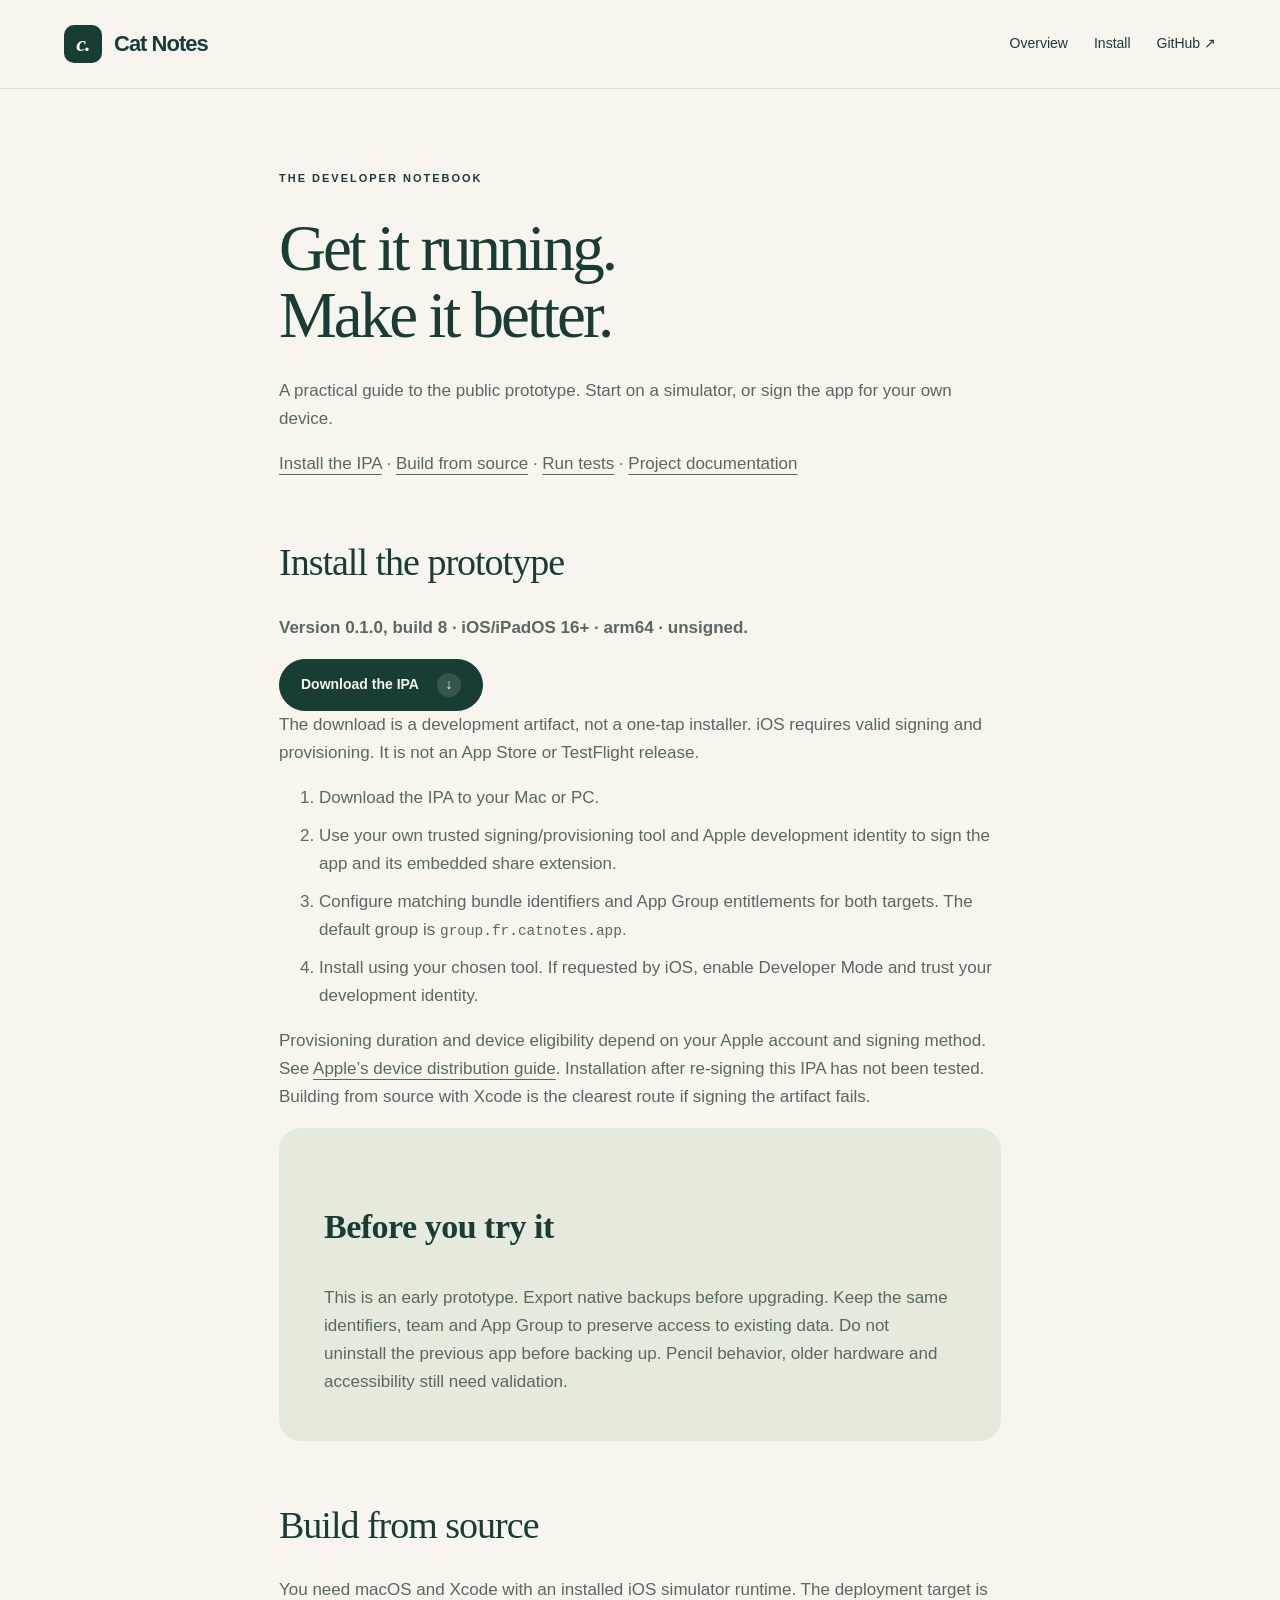
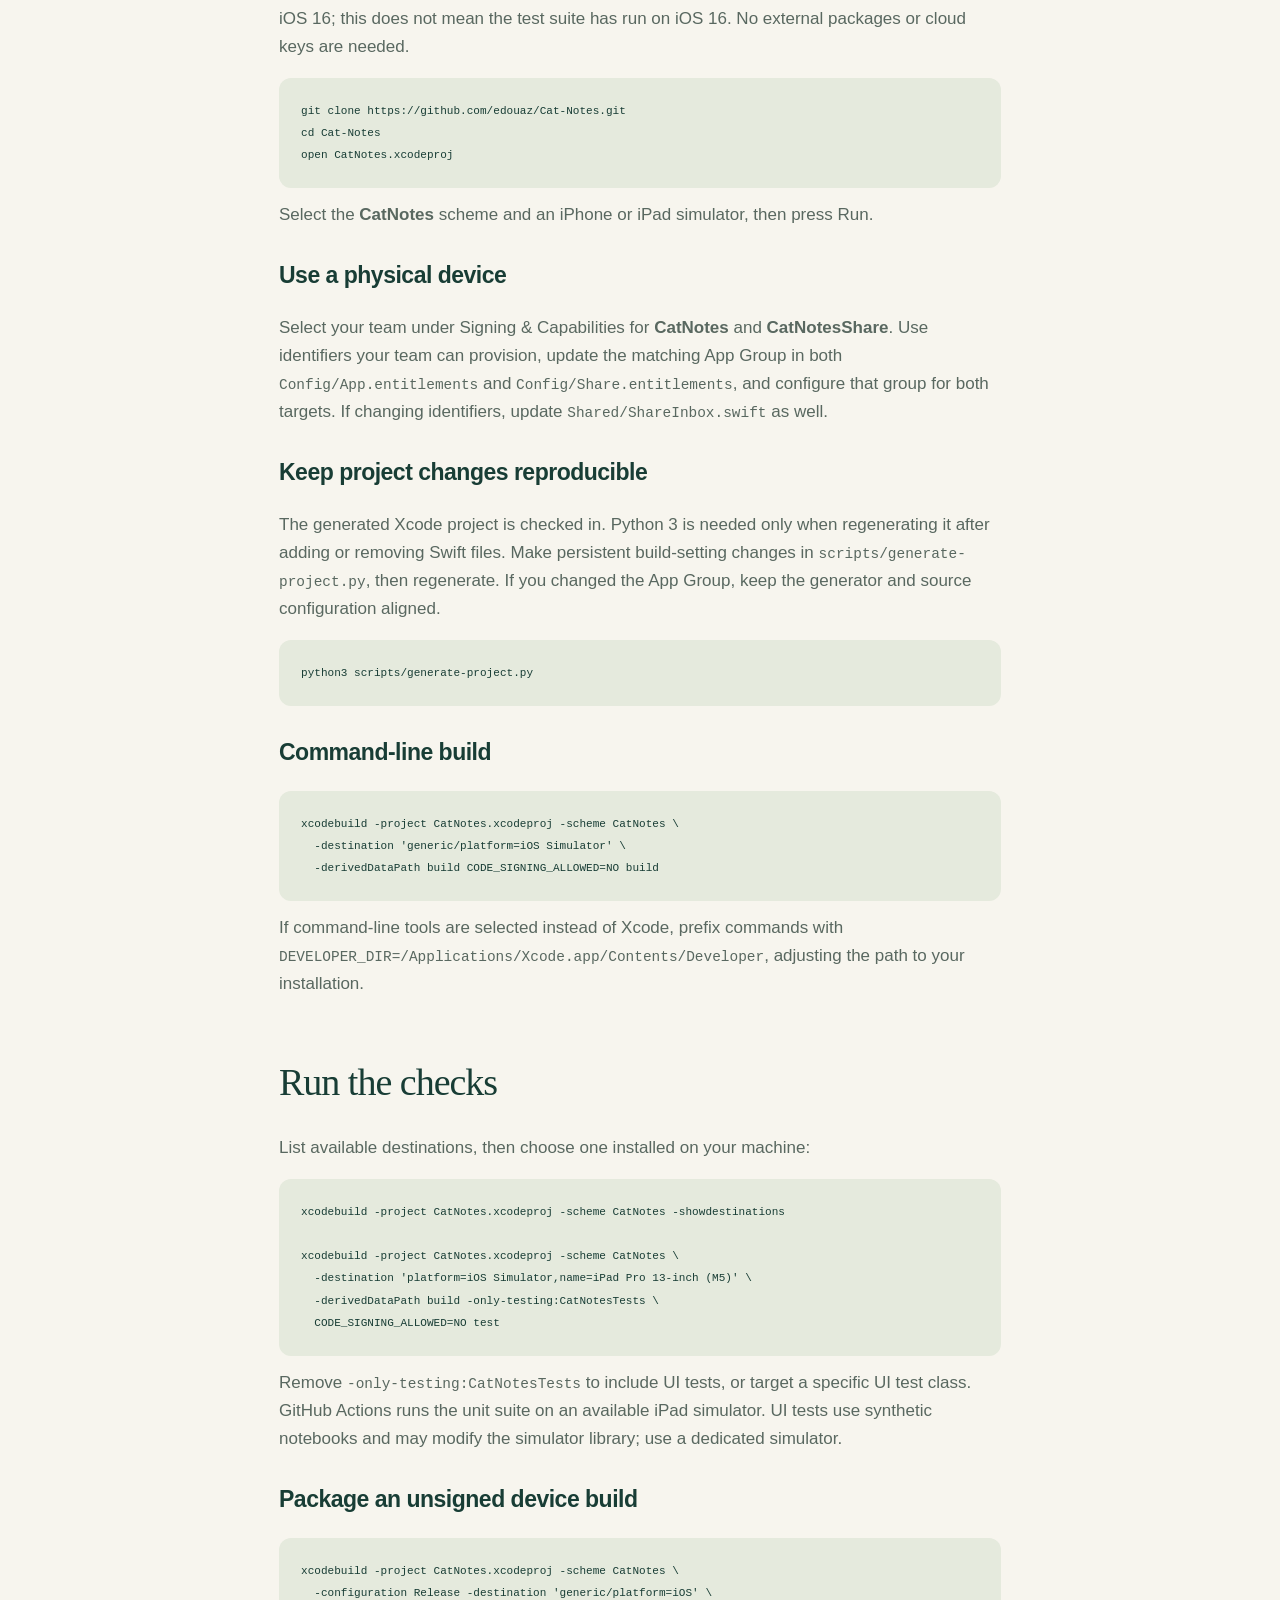
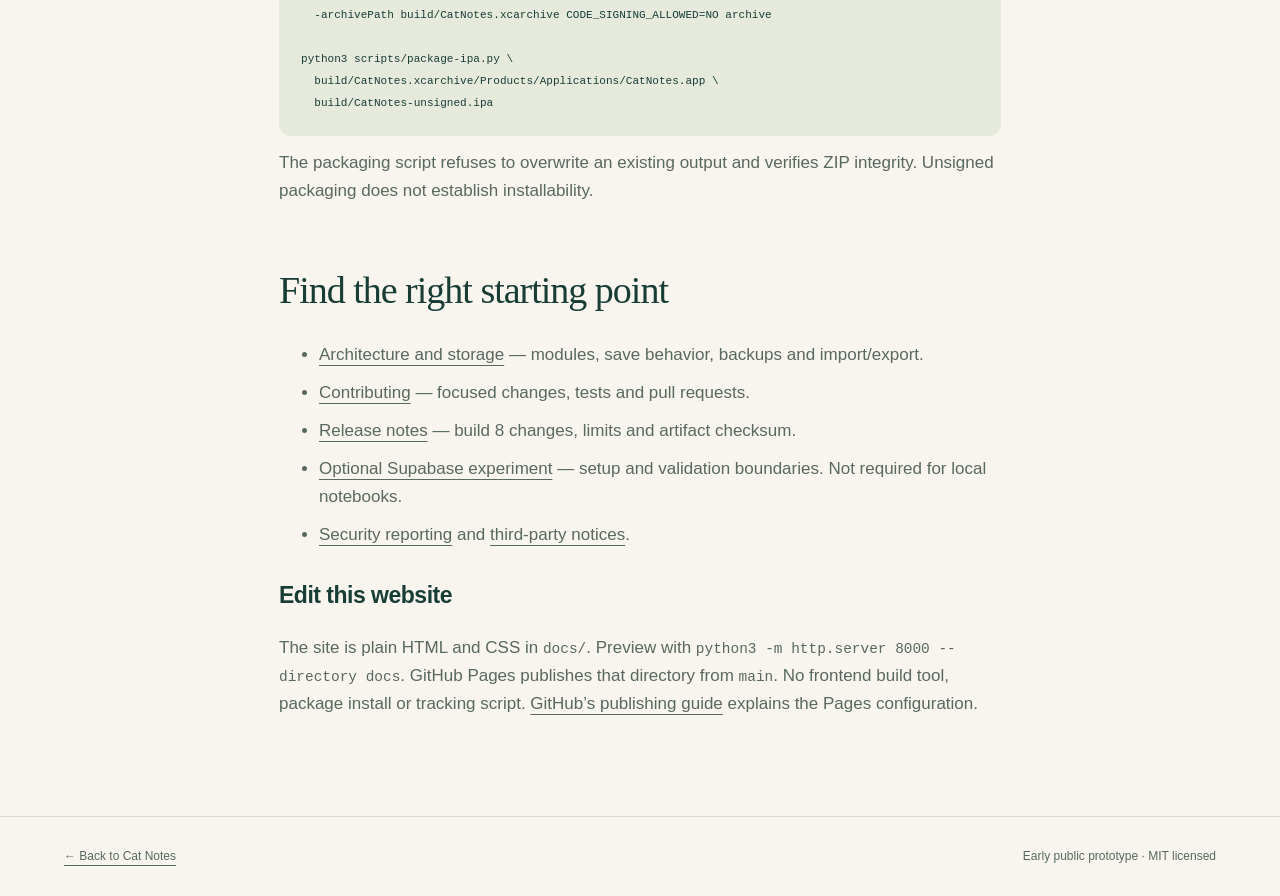
==== docs/develop.html @ e5a5f3bd "Publish Cat Notes prototype with developer guide and GitHub Pages" ====
<!doctype html>
<html lang="en"><head><meta charset="utf-8"><meta name="viewport" content="width=device-width,initial-scale=1"><title>Install & develop — Cat Notes</title><meta name="description" content="Install the Cat Notes prototype, run it from source, and contribute. Signing requirements, build commands and project documentation."><link rel="stylesheet" href="style.css"><link rel="icon" href="favicon.svg" type="image/svg+xml"></head><body><a class="skip" href="#main">Skip to content</a><header><a class="brand" href="./"><span class="mark" aria-hidden="true">c.</span>Cat Notes</a><nav aria-label="Main navigation"><a href="./">Overview</a><a href="#install">Install</a><a href="https://github.com/edouaz/Cat-Notes">GitHub ↗</a></nav></header>
<main id="main" class="article"><span class="eyebrow">The developer notebook</span><h1>Get it running.<br>Make it better.</h1><p>A practical guide to the public prototype. Start on a simulator, or sign the app for your own device.</p><p><a href="#install">Install the IPA</a> · <a href="#development">Build from source</a> · <a href="#tests">Run tests</a> · <a href="#docs">Project documentation</a></p>
<section id="install"><h2>Install the prototype</h2><p><strong>Version 0.1.0, build 8 · iOS/iPadOS 16+ · arm64 · unsigned.</strong></p><a class="button primary" href="https://github.com/edouaz/Cat-Notes/releases/download/v0.1.0-prototype.8/CatNotes-ios16-build8-unsigned.ipa">Download the IPA <span aria-hidden="true">↓</span></a><p>The download is a development artifact, not a one-tap installer. iOS requires valid signing and provisioning. It is not an App Store or TestFlight release.</p><ol><li>Download the IPA to your Mac or PC.</li><li>Use your own trusted signing/provisioning tool and Apple development identity to sign the app and its embedded share extension.</li><li>Configure matching bundle identifiers and App Group entitlements for both targets. The default group is <code>group.fr.catnotes.app</code>.</li><li>Install using your chosen tool. If requested by iOS, enable Developer Mode and trust your development identity.</li></ol><p>Provisioning duration and device eligibility depend on your Apple account and signing method. See <a href="https://developer.apple.com/documentation/xcode/distributing-your-app-to-registered-devices">Apple’s device distribution guide</a>. Installation after re-signing this IPA has not been tested. Building from source with Xcode is the clearest route if signing the artifact fails.</p><div class="callout"><h3>Before you try it</h3><p>This is an early prototype. Export native backups before upgrading. Keep the same identifiers, team and App Group to preserve access to existing data. Do not uninstall the previous app before backing up. Pencil behavior, older hardware and accessibility still need validation.</p></div></section>
<section id="development"><h2>Build from source</h2><p>You need macOS and Xcode with an installed iOS simulator runtime. The deployment target is iOS 16; this does not mean the test suite has run on iOS 16. No external packages or cloud keys are needed.</p><pre><code>git clone https://github.com/edouaz/Cat-Notes.git
cd Cat-Notes
open CatNotes.xcodeproj</code></pre><p>Select the <strong>CatNotes</strong> scheme and an iPhone or iPad simulator, then press Run.</p><h3>Use a physical device</h3><p>Select your team under Signing & Capabilities for <strong>CatNotes</strong> and <strong>CatNotesShare</strong>. Use identifiers your team can provision, update the matching App Group in both <code>Config/App.entitlements</code> and <code>Config/Share.entitlements</code>, and configure that group for both targets. If changing identifiers, update <code>Shared/ShareInbox.swift</code> as well.</p><h3>Keep project changes reproducible</h3><p>The generated Xcode project is checked in. Python 3 is needed only when regenerating it after adding or removing Swift files. Make persistent build-setting changes in <code>scripts/generate-project.py</code>, then regenerate. If you changed the App Group, keep the generator and source configuration aligned.</p><pre><code>python3 scripts/generate-project.py</code></pre><h3>Command-line build</h3><pre><code>xcodebuild -project CatNotes.xcodeproj -scheme CatNotes \
  -destination 'generic/platform=iOS Simulator' \
  -derivedDataPath build CODE_SIGNING_ALLOWED=NO build</code></pre><p>If command-line tools are selected instead of Xcode, prefix commands with <code>DEVELOPER_DIR=/Applications/Xcode.app/Contents/Developer</code>, adjusting the path to your installation.</p></section>
<section id="tests"><h2>Run the checks</h2><p>List available destinations, then choose one installed on your machine:</p><pre><code>xcodebuild -project CatNotes.xcodeproj -scheme CatNotes -showdestinations

xcodebuild -project CatNotes.xcodeproj -scheme CatNotes \
  -destination 'platform=iOS Simulator,name=iPad Pro 13-inch (M5)' \
  -derivedDataPath build -only-testing:CatNotesTests \
  CODE_SIGNING_ALLOWED=NO test</code></pre><p>Remove <code>-only-testing:CatNotesTests</code> to include UI tests, or target a specific UI test class. GitHub Actions runs the unit suite on an available iPad simulator. UI tests use synthetic notebooks and may modify the simulator library; use a dedicated simulator.</p><h3>Package an unsigned device build</h3><pre><code>xcodebuild -project CatNotes.xcodeproj -scheme CatNotes \
  -configuration Release -destination 'generic/platform=iOS' \
  -archivePath build/CatNotes.xcarchive CODE_SIGNING_ALLOWED=NO archive

python3 scripts/package-ipa.py \
  build/CatNotes.xcarchive/Products/Applications/CatNotes.app \
  build/CatNotes-unsigned.ipa</code></pre><p>The packaging script refuses to overwrite an existing output and verifies ZIP integrity. Unsigned packaging does not establish installability.</p></section>
<section id="docs"><h2>Find the right starting point</h2><ul><li><a href="https://github.com/edouaz/Cat-Notes/blob/main/docs/ARCHITECTURE.md">Architecture and storage</a> — modules, save behavior, backups and import/export.</li><li><a href="https://github.com/edouaz/Cat-Notes/blob/main/CONTRIBUTING.md">Contributing</a> — focused changes, tests and pull requests.</li><li><a href="https://github.com/edouaz/Cat-Notes/blob/main/docs/RELEASE.md">Release notes</a> — build 8 changes, limits and artifact checksum.</li><li><a href="https://github.com/edouaz/Cat-Notes/blob/main/docs/SUPABASE.md">Optional Supabase experiment</a> — setup and validation boundaries. Not required for local notebooks.</li><li><a href="https://github.com/edouaz/Cat-Notes/blob/main/SECURITY.md">Security reporting</a> and <a href="https://github.com/edouaz/Cat-Notes/blob/main/THIRD_PARTY_NOTICES.md">third-party notices</a>.</li></ul><h3>Edit this website</h3><p>The site is plain HTML and CSS in <code>docs/</code>. Preview with <code>python3 -m http.server 8000 --directory docs</code>. GitHub Pages publishes that directory from <code>main</code>. No frontend build tool, package install or tracking script. <a href="https://docs.github.com/en/pages/getting-started-with-github-pages/configuring-a-publishing-source-for-your-github-pages-site">GitHub’s publishing guide</a> explains the Pages configuration.</p></section></main><footer><a href="./">← Back to Cat Notes</a><span>Early public prototype · MIT licensed</span></footer></body></html>
---- docs/style.css ----
:root{--paper:#f7f5ee;--ink:#183d35;--muted:#596860;--line:#d7ddd1;--wash:#e5eadd;--accent:#d9ee98}*{box-sizing:border-box}html{scroll-behavior:smooth}body{margin:0;background:var(--paper);color:var(--ink);font-family:-apple-system,BlinkMacSystemFont,'Segoe UI',sans-serif;font-size:17px;line-height:1.65}a{color:inherit;text-underline-offset:5px}a:focus-visible{outline:3px solid #54752c;outline-offset:6px}header,main,footer{max-width:1280px;margin:auto;padding-inline:5vw}header{display:flex;align-items:center;justify-content:space-between;gap:24px;padding-block:25px;border-bottom:1px solid var(--line)}.brand{font-size:22px;font-weight:750;letter-spacing:-1px;text-decoration:none;display:flex;align-items:center;gap:12px}.mark{display:inline-grid;place-items:center;width:38px;height:38px;background:var(--ink);color:var(--paper);border-radius:10px;font-family:Georgia,serif;font-style:italic}nav{display:flex;gap:26px;font-size:14px}nav a{text-decoration:none}.hero{padding-block:100px 70px;display:grid;grid-template-columns:1.1fr 1fr;gap:7vw;align-items:center}.eyebrow{font-size:11px;letter-spacing:2px;text-transform:uppercase;font-weight:700;display:block;margin-bottom:24px}.status{display:inline-flex;align-items:center;gap:9px;border:1px solid var(--line);padding:7px 13px;border-radius:30px;font-size:12px}.status:before{content:'';width:6px;height:6px;border-radius:50%;background:#67883c}h1,h2,h3,p{margin-top:0}h1,h2{font-family:Georgia,'Times New Roman',serif;font-weight:400;letter-spacing:-3px;line-height:1.03}h1{font-size:clamp(55px,6.5vw,88px);margin-block:28px}h1 em{color:#71865d}h2{font-size:clamp(38px,4.7vw,62px);max-width:750px}h3{font-size:23px;line-height:1.3;font-weight:550;letter-spacing:-.5px}p{color:var(--muted)}.intro{font-size:18px;max-width:440px}.buttons{display:flex;flex-wrap:wrap;gap:12px;margin-block:30px 14px}.button{display:inline-flex;align-items:center;gap:18px;text-decoration:none;border-radius:40px;padding:13px 21px;border:1px solid var(--ink);font-size:14px;font-weight:600;transition:transform .3s cubic-bezier(.22,1,.36,1)}.button:hover{transform:translateY(-3px)}.primary{background:var(--ink);color:var(--paper)}.button span{border-radius:100%;display:grid;place-items:center;width:24px;height:24px;background:#ffffff20}.fine{font-size:12px}.device{padding:9px;background:#dfe3d7;border:1px solid #c7cfbd;border-radius:26px;box-shadow:0 25px 70px #173c3514;transform:rotate(3deg)}.device img{display:block;width:100%;height:auto;border-radius:18px}.hero .device{max-height:610px;overflow:hidden}.hero .device img{margin-bottom:-40%}.caption{font-size:11px;letter-spacing:.5px;margin-top:18px;text-align:center;color:var(--muted)}.strip{display:flex;justify-content:space-between;gap:20px;padding-block:24px;border-top:1px solid var(--line);border-bottom:1px solid var(--line);font-size:12px;letter-spacing:1px;text-transform:uppercase}.section{padding-block:100px;border-bottom:1px solid var(--line)}.split{display:grid;grid-template-columns:1fr 1fr;gap:9vw;align-items:center}.feature{padding-block:24px;border-top:1px solid var(--line)}.feature span{font-size:11px;letter-spacing:2px}.feature h3{margin:12px 0}.feature p{font-size:15px;margin-bottom:0}.gallery{display:grid;grid-template-columns:1fr 1fr;gap:40px;margin-top:55px}.gallery figure{margin:0}.gallery .device{transform:none;border-radius:20px}.gallery .device img{border-radius:12px}.gallery figcaption{font-size:13px;margin-top:15px}.callout{background:var(--wash);padding:45px;border-radius:22px}.callout h3{font-family:Georgia,serif;font-size:34px}.callout p:last-child{margin-bottom:0}.steps{counter-reset:step}.step{padding-block:22px;border-top:1px solid var(--line)}.step h3:before{counter-increment:step;content:'0' counter(step) ' / ';font-size:12px;letter-spacing:2px;margin-right:16px}.step p{font-size:15px;margin-bottom:0}.bottom{padding-block:90px}.bottom h2{max-width:850px}footer{padding-block:30px;display:flex;justify-content:space-between;gap:25px;font-size:12px;border-top:1px solid var(--line);color:var(--muted)}.article{max-width:850px;padding-block:80px}.article h1{font-size:65px}.article h2{font-size:38px;margin-top:65px;letter-spacing:-1px}.article h3{margin-top:32px}.article li{margin-block:10px;color:var(--muted)}pre{padding:22px;background:var(--wash);border-radius:12px;overflow-x:auto;font-size:13px;line-height:1.7}code{font-size:.85em}section[id]{scroll-margin-top:35px}.skip{position:absolute;top:-80px;background:var(--ink);color:white;padding:10px}.skip:focus{top:0}@media(max-width:760px){header,main,footer{padding-inline:22px}header{align-items:flex-start}nav{gap:14px;font-size:12px;flex-wrap:wrap;justify-content:flex-end;max-width:185px}.hero,.split{grid-template-columns:1fr;gap:45px}.hero{padding-block:55px}.hero .device{max-height:520px;transform:none}.hero .device img{margin-bottom:-30%}h1{font-size:62px}.strip{flex-wrap:wrap;justify-content:flex-start;gap:12px 25px}.section{padding-block:60px}.gallery{gap:25px;grid-template-columns:1fr}.callout{padding:28px}footer{flex-direction:column;gap:10px}.article{padding-block:45px}.article h1{font-size:48px}.bottom{padding-block:60px}}@media(prefers-reduced-motion:reduce){html{scroll-behavior:auto}*,*:before{transition:none!important;transform:none!important}}
p code,li code{overflow-wrap:anywhere}
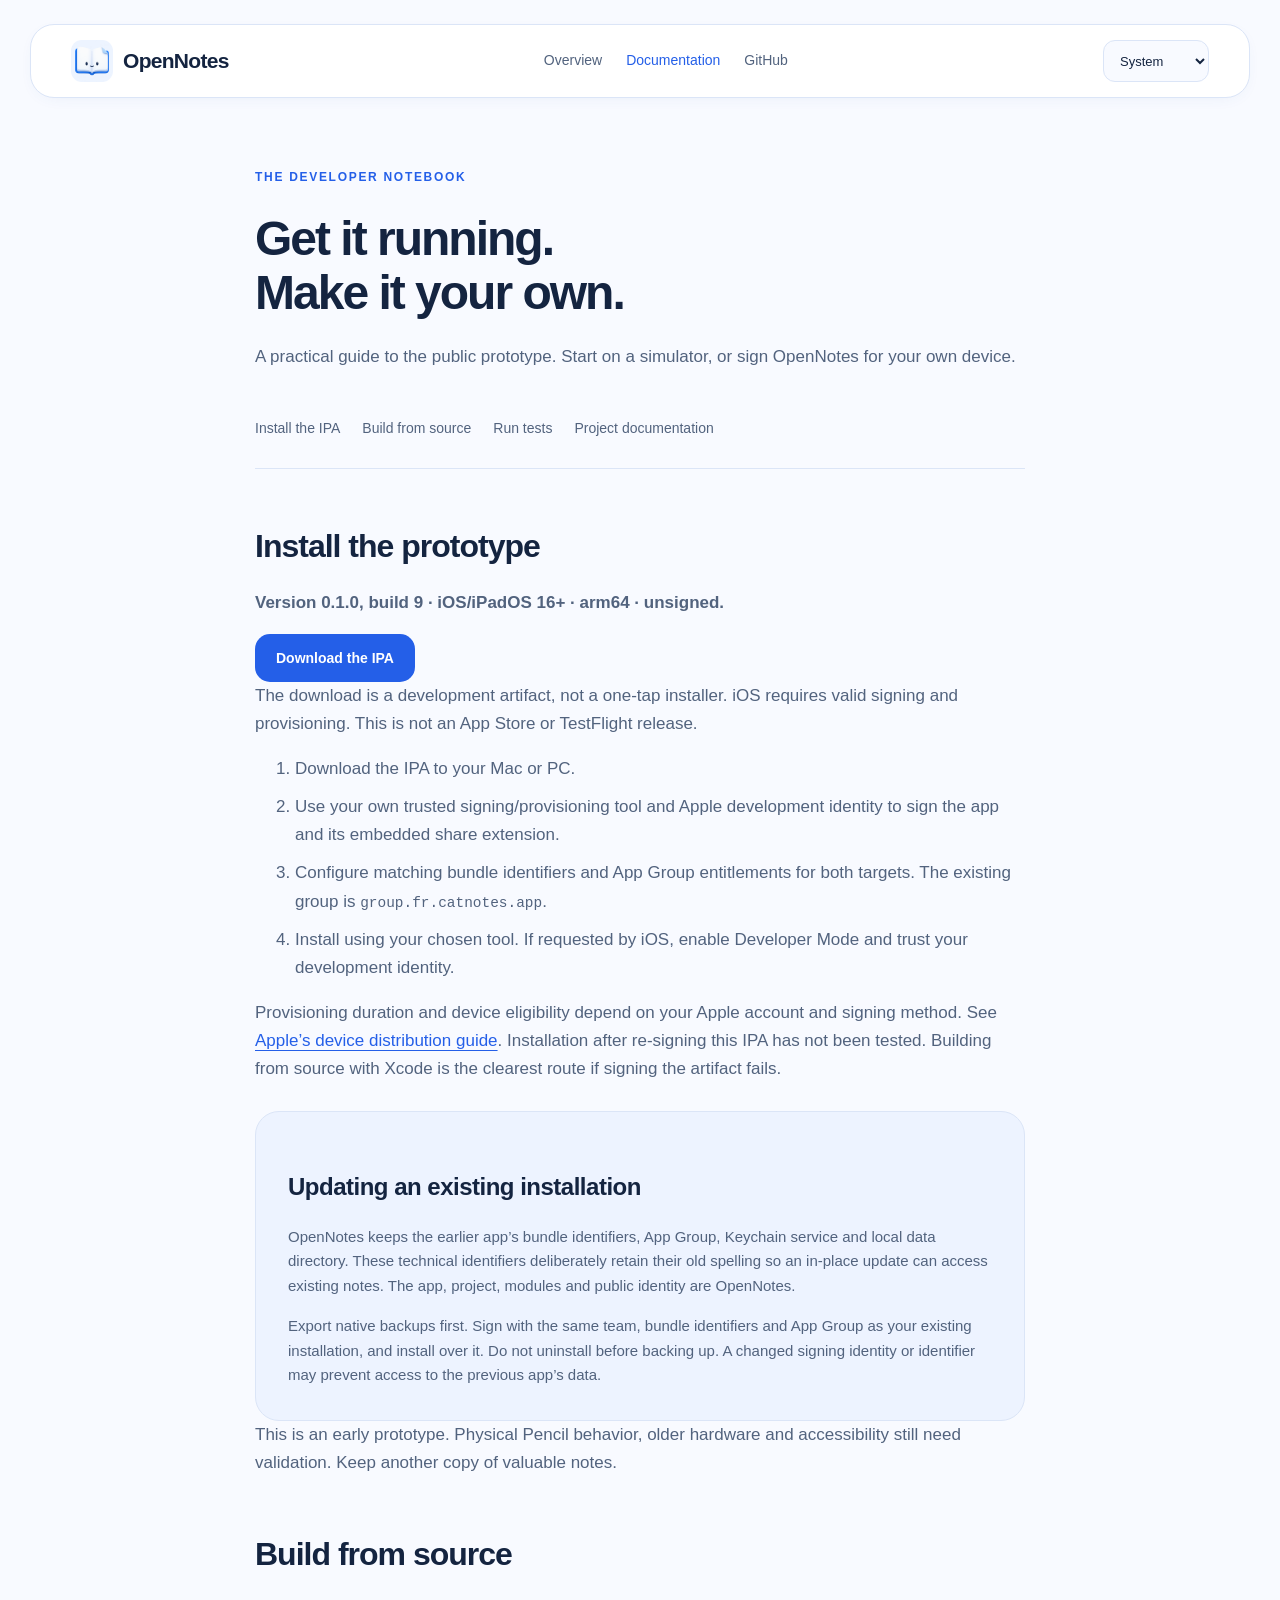
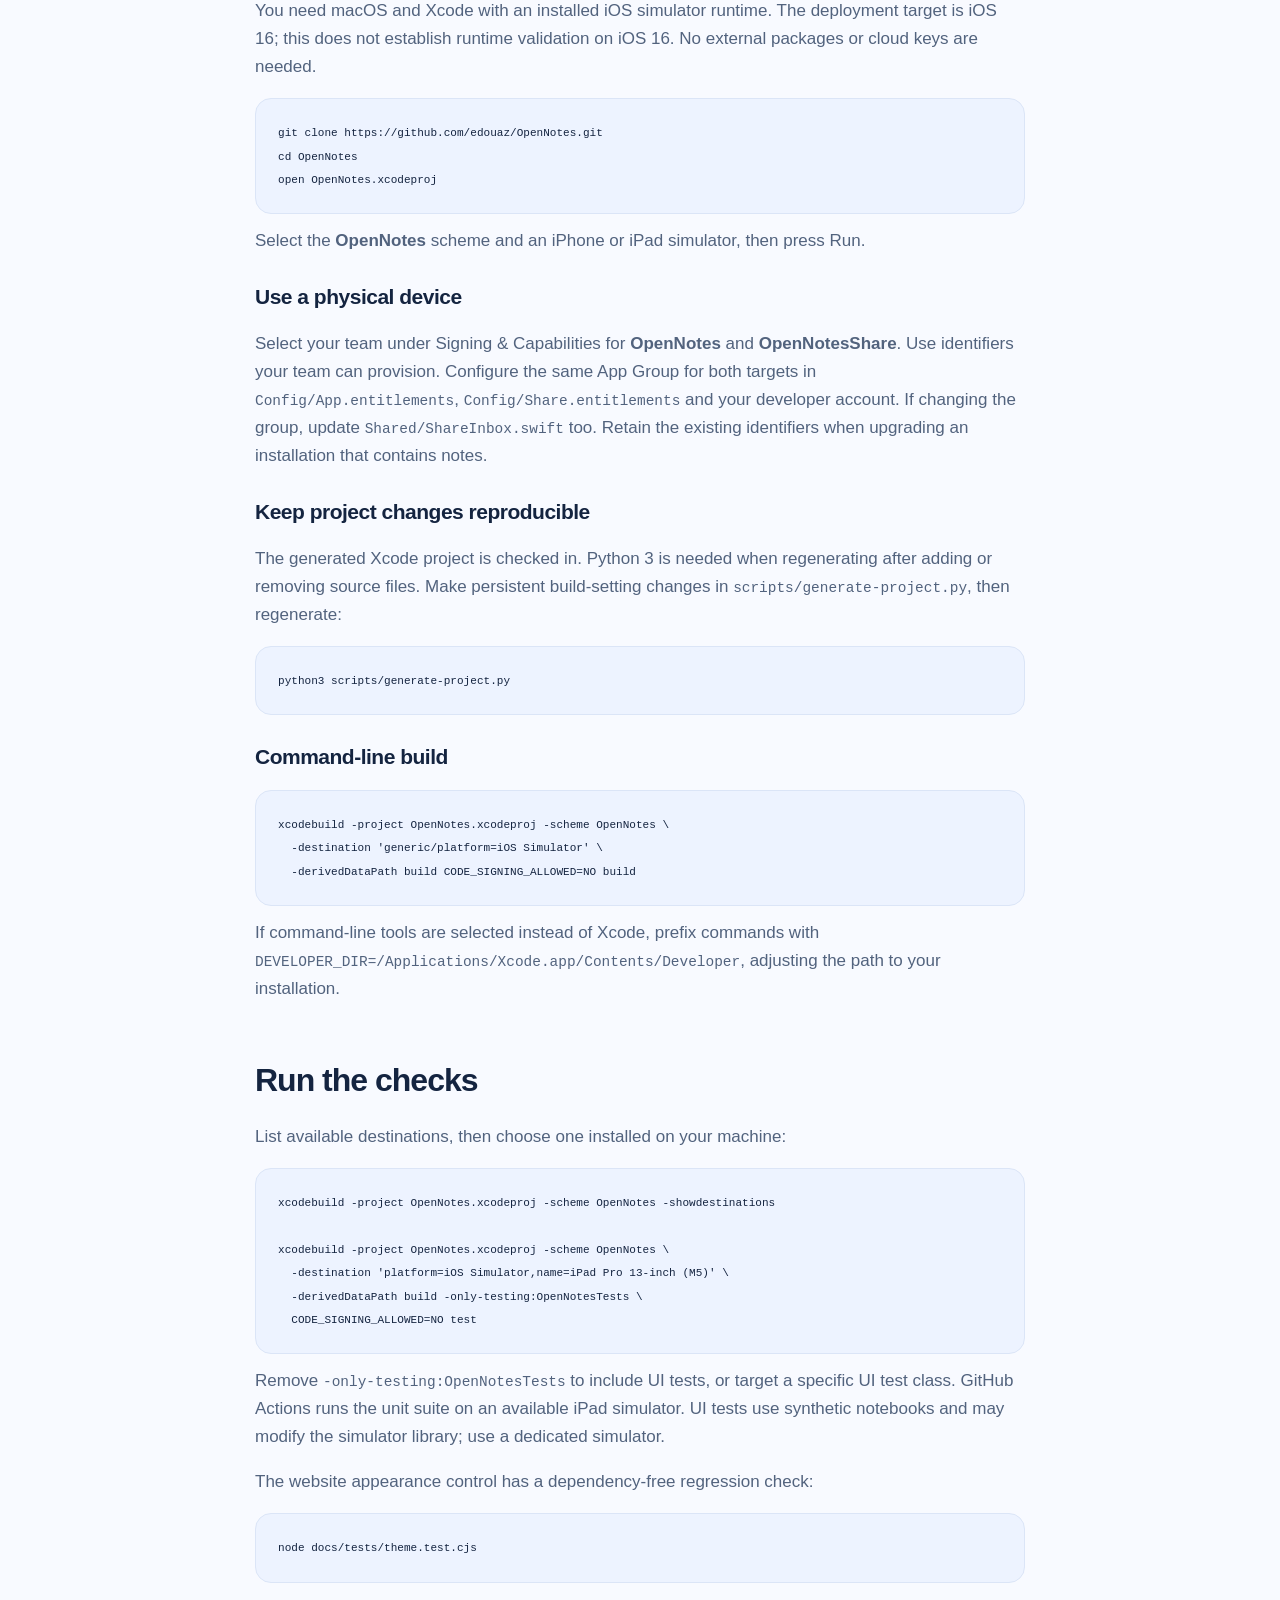
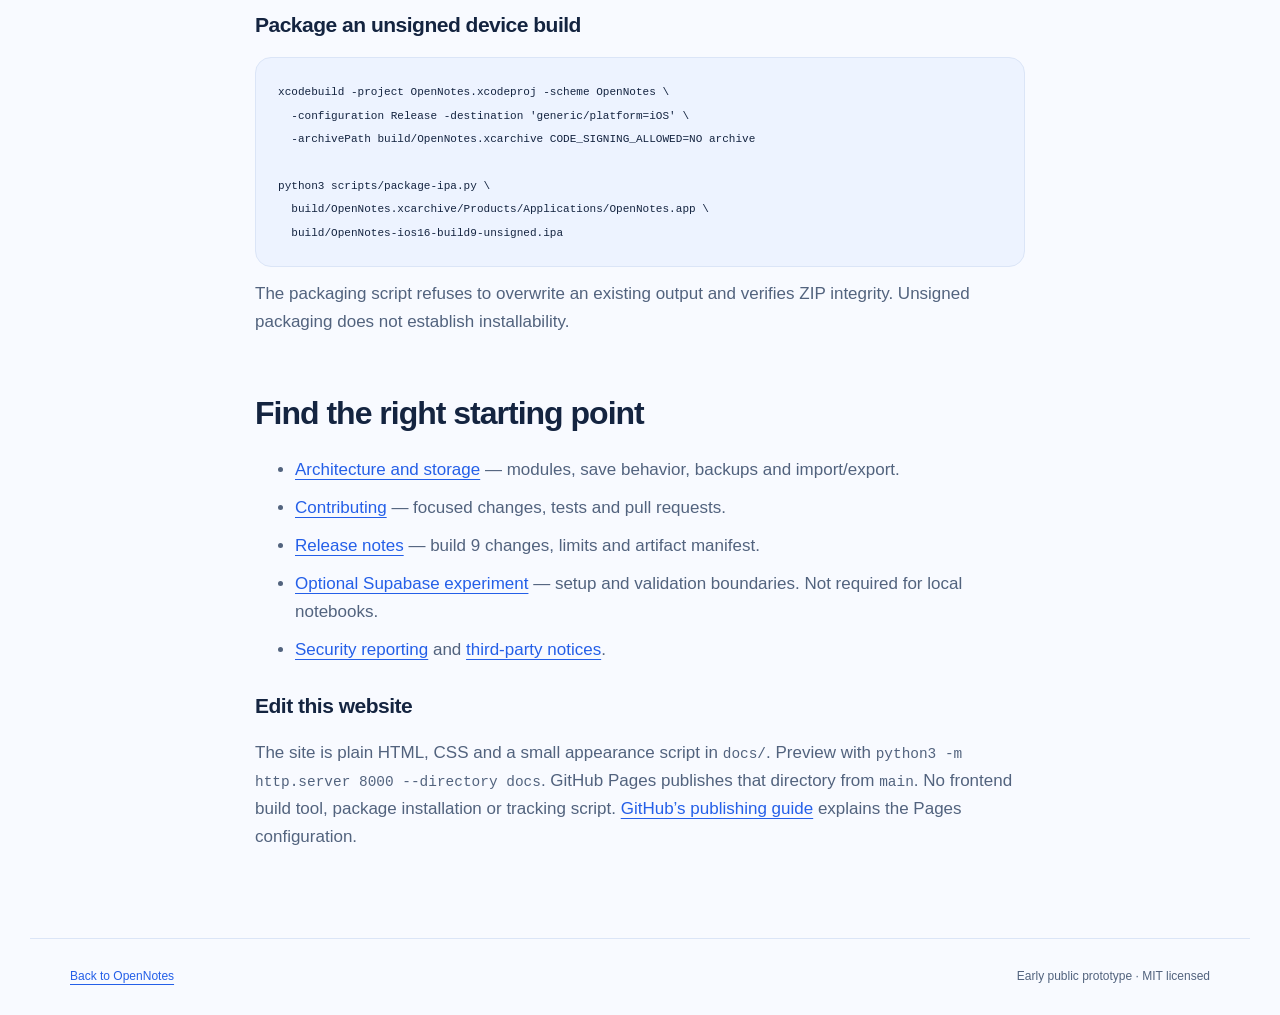
==== commit 0c71829e: "Rebrand as OpenNotes with English interface, native icons and adaptive blue website" ====
--- a/docs/develop.html
+++ b/docs/develop.html
@@ -1,22 +1,104 @@
 <!doctype html>
-<html lang="en"><head><meta charset="utf-8"><meta name="viewport" content="width=device-width,initial-scale=1"><title>Install & develop — Cat Notes</title><meta name="description" content="Install the Cat Notes prototype, run it from source, and contribute. Signing requirements, build commands and project documentation."><link rel="stylesheet" href="style.css"><link rel="icon" href="favicon.svg" type="image/svg+xml"></head><body><a class="skip" href="#main">Skip to content</a><header><a class="brand" href="./"><span class="mark" aria-hidden="true">c.</span>Cat Notes</a><nav aria-label="Main navigation"><a href="./">Overview</a><a href="#install">Install</a><a href="https://github.com/edouaz/Cat-Notes">GitHub ↗</a></nav></header>
-<main id="main" class="article"><span class="eyebrow">The developer notebook</span><h1>Get it running.<br>Make it better.</h1><p>A practical guide to the public prototype. Start on a simulator, or sign the app for your own device.</p><p><a href="#install">Install the IPA</a> · <a href="#development">Build from source</a> · <a href="#tests">Run tests</a> · <a href="#docs">Project documentation</a></p>
-<section id="install"><h2>Install the prototype</h2><p><strong>Version 0.1.0, build 8 · iOS/iPadOS 16+ · arm64 · unsigned.</strong></p><a class="button primary" href="https://github.com/edouaz/Cat-Notes/releases/download/v0.1.0-prototype.8/CatNotes-ios16-build8-unsigned.ipa">Download the IPA <span aria-hidden="true">↓</span></a><p>The download is a development artifact, not a one-tap installer. iOS requires valid signing and provisioning. It is not an App Store or TestFlight release.</p><ol><li>Download the IPA to your Mac or PC.</li><li>Use your own trusted signing/provisioning tool and Apple development identity to sign the app and its embedded share extension.</li><li>Configure matching bundle identifiers and App Group entitlements for both targets. The default group is <code>group.fr.catnotes.app</code>.</li><li>Install using your chosen tool. If requested by iOS, enable Developer Mode and trust your development identity.</li></ol><p>Provisioning duration and device eligibility depend on your Apple account and signing method. See <a href="https://developer.apple.com/documentation/xcode/distributing-your-app-to-registered-devices">Apple’s device distribution guide</a>. Installation after re-signing this IPA has not been tested. Building from source with Xcode is the clearest route if signing the artifact fails.</p><div class="callout"><h3>Before you try it</h3><p>This is an early prototype. Export native backups before upgrading. Keep the same identifiers, team and App Group to preserve access to existing data. Do not uninstall the previous app before backing up. Pencil behavior, older hardware and accessibility still need validation.</p></div></section>
-<section id="development"><h2>Build from source</h2><p>You need macOS and Xcode with an installed iOS simulator runtime. The deployment target is iOS 16; this does not mean the test suite has run on iOS 16. No external packages or cloud keys are needed.</p><pre><code>git clone https://github.com/edouaz/Cat-Notes.git
-cd Cat-Notes
-open CatNotes.xcodeproj</code></pre><p>Select the <strong>CatNotes</strong> scheme and an iPhone or iPad simulator, then press Run.</p><h3>Use a physical device</h3><p>Select your team under Signing & Capabilities for <strong>CatNotes</strong> and <strong>CatNotesShare</strong>. Use identifiers your team can provision, update the matching App Group in both <code>Config/App.entitlements</code> and <code>Config/Share.entitlements</code>, and configure that group for both targets. If changing identifiers, update <code>Shared/ShareInbox.swift</code> as well.</p><h3>Keep project changes reproducible</h3><p>The generated Xcode project is checked in. Python 3 is needed only when regenerating it after adding or removing Swift files. Make persistent build-setting changes in <code>scripts/generate-project.py</code>, then regenerate. If you changed the App Group, keep the generator and source configuration aligned.</p><pre><code>python3 scripts/generate-project.py</code></pre><h3>Command-line build</h3><pre><code>xcodebuild -project CatNotes.xcodeproj -scheme CatNotes \
+<html lang="en">
+<head>
+  <meta charset="utf-8">
+  <meta name="viewport" content="width=device-width,initial-scale=1">
+  <title>Install & develop — OpenNotes</title>
+  <meta name="description" content="Install the OpenNotes prototype, run it from source and contribute. Signing requirements, build commands and project documentation.">
+  <meta name="theme-color" content="#245fe8">
+  <script src="theme.js"></script>
+  <link rel="stylesheet" href="style.css">
+  <link rel="icon" href="assets/icon-light.png" type="image/png">
+</head>
+<body>
+  <a class="skip" href="#main">Skip to content</a>
+  <header>
+    <a class="brand" href="./"><img src="assets/icon-light.png" width="42" height="42" alt="">OpenNotes</a>
+    <nav aria-label="Main navigation"><a href="./">Overview</a><a href="develop.html" aria-current="page">Documentation</a><a href="https://github.com/edouaz/OpenNotes">GitHub</a></nav>
+    <label class="appearance"><span class="visually-hidden">Appearance</span><select id="appearance"><option value="system">System</option><option value="light">Light</option><option value="dark">Dark</option></select></label>
+  </header>
+
+  <main id="main" class="article">
+    <span class="eyebrow">The developer notebook</span>
+    <h1>Get it running.<br>Make it your own.</h1>
+    <p>A practical guide to the public prototype. Start on a simulator, or sign OpenNotes for your own device.</p>
+    <nav class="article-nav" aria-label="On this page"><a href="#install">Install the IPA</a><a href="#development">Build from source</a><a href="#tests">Run tests</a><a href="#docs">Project documentation</a></nav>
+
+    <section id="install">
+      <h2>Install the prototype</h2>
+      <p><strong>Version 0.1.0, build 9 · iOS/iPadOS 16+ · arm64 · unsigned.</strong></p>
+      <a class="button primary" href="https://github.com/edouaz/OpenNotes/releases/download/v0.1.0-prototype.9/OpenNotes-ios16-build9-unsigned.ipa">Download the IPA</a>
+      <p>The download is a development artifact, not a one-tap installer. iOS requires valid signing and provisioning. This is not an App Store or TestFlight release.</p>
+      <ol>
+        <li>Download the IPA to your Mac or PC.</li>
+        <li>Use your own trusted signing/provisioning tool and Apple development identity to sign the app and its embedded share extension.</li>
+        <li>Configure matching bundle identifiers and App Group entitlements for both targets. The existing group is <code>group.fr.catnotes.app</code>.</li>
+        <li>Install using your chosen tool. If requested by iOS, enable Developer Mode and trust your development identity.</li>
+      </ol>
+      <p>Provisioning duration and device eligibility depend on your Apple account and signing method. See <a href="https://developer.apple.com/documentation/xcode/distributing-your-app-to-registered-devices">Apple’s device distribution guide</a>. Installation after re-signing this IPA has not been tested. Building from source with Xcode is the clearest route if signing the artifact fails.</p>
+      <div class="callout">
+        <h3>Updating an existing installation</h3>
+        <p>OpenNotes keeps the earlier app’s bundle identifiers, App Group, Keychain service and local data directory. These technical identifiers deliberately retain their old spelling so an in-place update can access existing notes. The app, project, modules and public identity are OpenNotes.</p>
+        <p>Export native backups first. Sign with the same team, bundle identifiers and App Group as your existing installation, and install over it. Do not uninstall before backing up. A changed signing identity or identifier may prevent access to the previous app’s data.</p>
+      </div>
+      <p>This is an early prototype. Physical Pencil behavior, older hardware and accessibility still need validation. Keep another copy of valuable notes.</p>
+    </section>
+
+    <section id="development">
+      <h2>Build from source</h2>
+      <p>You need macOS and Xcode with an installed iOS simulator runtime. The deployment target is iOS 16; this does not establish runtime validation on iOS 16. No external packages or cloud keys are needed.</p>
+      <pre><code>git clone https://github.com/edouaz/OpenNotes.git
+cd OpenNotes
+open OpenNotes.xcodeproj</code></pre>
+      <p>Select the <strong>OpenNotes</strong> scheme and an iPhone or iPad simulator, then press Run.</p>
+      <h3>Use a physical device</h3>
+      <p>Select your team under Signing & Capabilities for <strong>OpenNotes</strong> and <strong>OpenNotesShare</strong>. Use identifiers your team can provision. Configure the same App Group for both targets in <code>Config/App.entitlements</code>, <code>Config/Share.entitlements</code> and your developer account. If changing the group, update <code>Shared/ShareInbox.swift</code> too. Retain the existing identifiers when upgrading an installation that contains notes.</p>
+      <h3>Keep project changes reproducible</h3>
+      <p>The generated Xcode project is checked in. Python 3 is needed when regenerating after adding or removing source files. Make persistent build-setting changes in <code>scripts/generate-project.py</code>, then regenerate:</p>
+      <pre><code>python3 scripts/generate-project.py</code></pre>
+      <h3>Command-line build</h3>
+      <pre><code>xcodebuild -project OpenNotes.xcodeproj -scheme OpenNotes \
   -destination 'generic/platform=iOS Simulator' \
-  -derivedDataPath build CODE_SIGNING_ALLOWED=NO build</code></pre><p>If command-line tools are selected instead of Xcode, prefix commands with <code>DEVELOPER_DIR=/Applications/Xcode.app/Contents/Developer</code>, adjusting the path to your installation.</p></section>
-<section id="tests"><h2>Run the checks</h2><p>List available destinations, then choose one installed on your machine:</p><pre><code>xcodebuild -project CatNotes.xcodeproj -scheme CatNotes -showdestinations
+  -derivedDataPath build CODE_SIGNING_ALLOWED=NO build</code></pre>
+      <p>If command-line tools are selected instead of Xcode, prefix commands with <code>DEVELOPER_DIR=/Applications/Xcode.app/Contents/Developer</code>, adjusting the path to your installation.</p>
+    </section>
 
-xcodebuild -project CatNotes.xcodeproj -scheme CatNotes \
+    <section id="tests">
+      <h2>Run the checks</h2>
+      <p>List available destinations, then choose one installed on your machine:</p>
+      <pre><code>xcodebuild -project OpenNotes.xcodeproj -scheme OpenNotes -showdestinations
+
+xcodebuild -project OpenNotes.xcodeproj -scheme OpenNotes \
   -destination 'platform=iOS Simulator,name=iPad Pro 13-inch (M5)' \
-  -derivedDataPath build -only-testing:CatNotesTests \
-  CODE_SIGNING_ALLOWED=NO test</code></pre><p>Remove <code>-only-testing:CatNotesTests</code> to include UI tests, or target a specific UI test class. GitHub Actions runs the unit suite on an available iPad simulator. UI tests use synthetic notebooks and may modify the simulator library; use a dedicated simulator.</p><h3>Package an unsigned device build</h3><pre><code>xcodebuild -project CatNotes.xcodeproj -scheme CatNotes \
+  -derivedDataPath build -only-testing:OpenNotesTests \
+  CODE_SIGNING_ALLOWED=NO test</code></pre>
+      <p>Remove <code>-only-testing:OpenNotesTests</code> to include UI tests, or target a specific UI test class. GitHub Actions runs the unit suite on an available iPad simulator. UI tests use synthetic notebooks and may modify the simulator library; use a dedicated simulator.</p>
+      <p>The website appearance control has a dependency-free regression check:</p>
+      <pre><code>node docs/tests/theme.test.cjs</code></pre>
+      <h3>Package an unsigned device build</h3>
+      <pre><code>xcodebuild -project OpenNotes.xcodeproj -scheme OpenNotes \
   -configuration Release -destination 'generic/platform=iOS' \
-  -archivePath build/CatNotes.xcarchive CODE_SIGNING_ALLOWED=NO archive
+  -archivePath build/OpenNotes.xcarchive CODE_SIGNING_ALLOWED=NO archive
 
 python3 scripts/package-ipa.py \
-  build/CatNotes.xcarchive/Products/Applications/CatNotes.app \
-  build/CatNotes-unsigned.ipa</code></pre><p>The packaging script refuses to overwrite an existing output and verifies ZIP integrity. Unsigned packaging does not establish installability.</p></section>
-<section id="docs"><h2>Find the right starting point</h2><ul><li><a href="https://github.com/edouaz/Cat-Notes/blob/main/docs/ARCHITECTURE.md">Architecture and storage</a> — modules, save behavior, backups and import/export.</li><li><a href="https://github.com/edouaz/Cat-Notes/blob/main/CONTRIBUTING.md">Contributing</a> — focused changes, tests and pull requests.</li><li><a href="https://github.com/edouaz/Cat-Notes/blob/main/docs/RELEASE.md">Release notes</a> — build 8 changes, limits and artifact checksum.</li><li><a href="https://github.com/edouaz/Cat-Notes/blob/main/docs/SUPABASE.md">Optional Supabase experiment</a> — setup and validation boundaries. Not required for local notebooks.</li><li><a href="https://github.com/edouaz/Cat-Notes/blob/main/SECURITY.md">Security reporting</a> and <a href="https://github.com/edouaz/Cat-Notes/blob/main/THIRD_PARTY_NOTICES.md">third-party notices</a>.</li></ul><h3>Edit this website</h3><p>The site is plain HTML and CSS in <code>docs/</code>. Preview with <code>python3 -m http.server 8000 --directory docs</code>. GitHub Pages publishes that directory from <code>main</code>. No frontend build tool, package install or tracking script. <a href="https://docs.github.com/en/pages/getting-started-with-github-pages/configuring-a-publishing-source-for-your-github-pages-site">GitHub’s publishing guide</a> explains the Pages configuration.</p></section></main><footer><a href="./">← Back to Cat Notes</a><span>Early public prototype · MIT licensed</span></footer></body></html>
+  build/OpenNotes.xcarchive/Products/Applications/OpenNotes.app \
+  build/OpenNotes-ios16-build9-unsigned.ipa</code></pre>
+      <p>The packaging script refuses to overwrite an existing output and verifies ZIP integrity. Unsigned packaging does not establish installability.</p>
+    </section>
+
+    <section id="docs">
+      <h2>Find the right starting point</h2>
+      <ul>
+        <li><a href="https://github.com/edouaz/OpenNotes/blob/main/docs/ARCHITECTURE.md">Architecture and storage</a> — modules, save behavior, backups and import/export.</li>
+        <li><a href="https://github.com/edouaz/OpenNotes/blob/main/CONTRIBUTING.md">Contributing</a> — focused changes, tests and pull requests.</li>
+        <li><a href="https://github.com/edouaz/OpenNotes/blob/main/docs/RELEASE.md">Release notes</a> — build 9 changes, limits and artifact manifest.</li>
+        <li><a href="https://github.com/edouaz/OpenNotes/blob/main/docs/SUPABASE.md">Optional Supabase experiment</a> — setup and validation boundaries. Not required for local notebooks.</li>
+        <li><a href="https://github.com/edouaz/OpenNotes/blob/main/SECURITY.md">Security reporting</a> and <a href="https://github.com/edouaz/OpenNotes/blob/main/THIRD_PARTY_NOTICES.md">third-party notices</a>.</li>
+      </ul>
+      <h3>Edit this website</h3>
+      <p>The site is plain HTML, CSS and a small appearance script in <code>docs/</code>. Preview with <code>python3 -m http.server 8000 --directory docs</code>. GitHub Pages publishes that directory from <code>main</code>. No frontend build tool, package installation or tracking script. <a href="https://docs.github.com/en/pages/getting-started-with-github-pages/configuring-a-publishing-source-for-your-github-pages-site">GitHub’s publishing guide</a> explains the Pages configuration.</p>
+    </section>
+  </main>
+  <footer><a href="./">Back to OpenNotes</a><span>Early public prototype · MIT licensed</span></footer>
+</body>
+</html>
--- a/docs/style.css
+++ b/docs/style.css
@@ -1,2 +1,229 @@
-:root{--paper:#f7f5ee;--ink:#183d35;--muted:#596860;--line:#d7ddd1;--wash:#e5eadd;--accent:#d9ee98}*{box-sizing:border-box}html{scroll-behavior:smooth}body{margin:0;background:var(--paper);color:var(--ink);font-family:-apple-system,BlinkMacSystemFont,'Segoe UI',sans-serif;font-size:17px;line-height:1.65}a{color:inherit;text-underline-offset:5px}a:focus-visible{outline:3px solid #54752c;outline-offset:6px}header,main,footer{max-width:1280px;margin:auto;padding-inline:5vw}header{display:flex;align-items:center;justify-content:space-between;gap:24px;padding-block:25px;border-bottom:1px solid var(--line)}.brand{font-size:22px;font-weight:750;letter-spacing:-1px;text-decoration:none;display:flex;align-items:center;gap:12px}.mark{display:inline-grid;place-items:center;width:38px;height:38px;background:var(--ink);color:var(--paper);border-radius:10px;font-family:Georgia,serif;font-style:italic}nav{display:flex;gap:26px;font-size:14px}nav a{text-decoration:none}.hero{padding-block:100px 70px;display:grid;grid-template-columns:1.1fr 1fr;gap:7vw;align-items:center}.eyebrow{font-size:11px;letter-spacing:2px;text-transform:uppercase;font-weight:700;display:block;margin-bottom:24px}.status{display:inline-flex;align-items:center;gap:9px;border:1px solid var(--line);padding:7px 13px;border-radius:30px;font-size:12px}.status:before{content:'';width:6px;height:6px;border-radius:50%;background:#67883c}h1,h2,h3,p{margin-top:0}h1,h2{font-family:Georgia,'Times New Roman',serif;font-weight:400;letter-spacing:-3px;line-height:1.03}h1{font-size:clamp(55px,6.5vw,88px);margin-block:28px}h1 em{color:#71865d}h2{font-size:clamp(38px,4.7vw,62px);max-width:750px}h3{font-size:23px;line-height:1.3;font-weight:550;letter-spacing:-.5px}p{color:var(--muted)}.intro{font-size:18px;max-width:440px}.buttons{display:flex;flex-wrap:wrap;gap:12px;margin-block:30px 14px}.button{display:inline-flex;align-items:center;gap:18px;text-decoration:none;border-radius:40px;padding:13px 21px;border:1px solid var(--ink);font-size:14px;font-weight:600;transition:transform .3s cubic-bezier(.22,1,.36,1)}.button:hover{transform:translateY(-3px)}.primary{background:var(--ink);color:var(--paper)}.button span{border-radius:100%;display:grid;place-items:center;width:24px;height:24px;background:#ffffff20}.fine{font-size:12px}.device{padding:9px;background:#dfe3d7;border:1px solid #c7cfbd;border-radius:26px;box-shadow:0 25px 70px #173c3514;transform:rotate(3deg)}.device img{display:block;width:100%;height:auto;border-radius:18px}.hero .device{max-height:610px;overflow:hidden}.hero .device img{margin-bottom:-40%}.caption{font-size:11px;letter-spacing:.5px;margin-top:18px;text-align:center;color:var(--muted)}.strip{display:flex;justify-content:space-between;gap:20px;padding-block:24px;border-top:1px solid var(--line);border-bottom:1px solid var(--line);font-size:12px;letter-spacing:1px;text-transform:uppercase}.section{padding-block:100px;border-bottom:1px solid var(--line)}.split{display:grid;grid-template-columns:1fr 1fr;gap:9vw;align-items:center}.feature{padding-block:24px;border-top:1px solid var(--line)}.feature span{font-size:11px;letter-spacing:2px}.feature h3{margin:12px 0}.feature p{font-size:15px;margin-bottom:0}.gallery{display:grid;grid-template-columns:1fr 1fr;gap:40px;margin-top:55px}.gallery figure{margin:0}.gallery .device{transform:none;border-radius:20px}.gallery .device img{border-radius:12px}.gallery figcaption{font-size:13px;margin-top:15px}.callout{background:var(--wash);padding:45px;border-radius:22px}.callout h3{font-family:Georgia,serif;font-size:34px}.callout p:last-child{margin-bottom:0}.steps{counter-reset:step}.step{padding-block:22px;border-top:1px solid var(--line)}.step h3:before{counter-increment:step;content:'0' counter(step) ' / ';font-size:12px;letter-spacing:2px;margin-right:16px}.step p{font-size:15px;margin-bottom:0}.bottom{padding-block:90px}.bottom h2{max-width:850px}footer{padding-block:30px;display:flex;justify-content:space-between;gap:25px;font-size:12px;border-top:1px solid var(--line);color:var(--muted)}.article{max-width:850px;padding-block:80px}.article h1{font-size:65px}.article h2{font-size:38px;margin-top:65px;letter-spacing:-1px}.article h3{margin-top:32px}.article li{margin-block:10px;color:var(--muted)}pre{padding:22px;background:var(--wash);border-radius:12px;overflow-x:auto;font-size:13px;line-height:1.7}code{font-size:.85em}section[id]{scroll-margin-top:35px}.skip{position:absolute;top:-80px;background:var(--ink);color:white;padding:10px}.skip:focus{top:0}@media(max-width:760px){header,main,footer{padding-inline:22px}header{align-items:flex-start}nav{gap:14px;font-size:12px;flex-wrap:wrap;justify-content:flex-end;max-width:185px}.hero,.split{grid-template-columns:1fr;gap:45px}.hero{padding-block:55px}.hero .device{max-height:520px;transform:none}.hero .device img{margin-bottom:-30%}h1{font-size:62px}.strip{flex-wrap:wrap;justify-content:flex-start;gap:12px 25px}.section{padding-block:60px}.gallery{gap:25px;grid-template-columns:1fr}.callout{padding:28px}footer{flex-direction:column;gap:10px}.article{padding-block:45px}.article h1{font-size:48px}.bottom{padding-block:60px}}@media(prefers-reduced-motion:reduce){html{scroll-behavior:auto}*,*:before{transition:none!important;transform:none!important}}
-p code,li code{overflow-wrap:anywhere}
+:root {
+  color-scheme: light;
+  --background: #f8faff;
+  --surface: #ffffff;
+  --soft: #edf3ff;
+  --ink: #142440;
+  --muted: #52637e;
+  --accent: #245fe8;
+  --accent-ink: #ffffff;
+  --line: #dbe5f7;
+  --shadow: 0 20px 65px -30px #3560ab40;
+  --ease-out: cubic-bezier(.23, 1, .32, 1);
+}
+
+@media (prefers-color-scheme: dark) {
+  :root:not([data-theme="light"]) {
+    color-scheme: dark;
+    --background: #101725;
+    --surface: #182235;
+    --soft: #1d2d49;
+    --ink: #eaf1ff;
+    --muted: #a5b6d3;
+    --accent: #91b8ff;
+    --accent-ink: #10223f;
+    --line: #2a3a55;
+    --shadow: 0 20px 65px -30px #03091290;
+  }
+}
+
+:root[data-theme="dark"] {
+  color-scheme: dark;
+  --background: #101725;
+  --surface: #182235;
+  --soft: #1d2d49;
+  --ink: #eaf1ff;
+  --muted: #a5b6d3;
+  --accent: #91b8ff;
+  --accent-ink: #10223f;
+  --line: #2a3a55;
+  --shadow: 0 20px 65px -30px #03091290;
+}
+
+* { box-sizing: border-box; }
+html { scroll-behavior: smooth; }
+body {
+  margin: 0;
+  background: var(--background);
+  color: var(--ink);
+  font-family: ui-rounded, 'SF Pro Rounded', -apple-system, BlinkMacSystemFont, 'Segoe UI', sans-serif;
+  font-size: 17px;
+  line-height: 1.65;
+  -webkit-font-smoothing: antialiased;
+}
+
+a { color: var(--accent); text-underline-offset: 4px; }
+a:focus-visible, button:focus-visible, select:focus-visible {
+  outline: 3px solid var(--accent);
+  outline-offset: 5px;
+}
+img { max-width: 100%; height: auto; }
+header, main, footer { max-width: 1220px; margin-inline: auto; padding-inline: 40px; }
+header {
+  display: flex;
+  align-items: center;
+  justify-content: space-between;
+  gap: 24px;
+  margin-top: 24px;
+  padding-block: 14px;
+  background: var(--surface);
+  border: 1px solid var(--line);
+  border-radius: 24px;
+  box-shadow: 0 4px 20px -12px #3560ab30;
+}
+.brand {
+  display: inline-flex;
+  align-items: center;
+  gap: 10px;
+  color: var(--ink);
+  font-size: 21px;
+  font-weight: 750;
+  letter-spacing: -.7px;
+  text-decoration: none;
+  white-space: nowrap;
+}
+.brand img { width: 42px; height: 42px; border-radius: 11px; }
+nav { display: flex; align-items: center; gap: 24px; font-size: 14px; }
+nav a { display: inline-flex; align-items: center; min-height: 44px; color: var(--muted); text-decoration: none; }
+nav a[aria-current="page"] { color: var(--accent); }
+.appearance { display: flex; align-items: center; }
+.appearance select {
+  min-height: 42px;
+  padding: 8px 28px 8px 12px;
+  border: 1px solid var(--line);
+  border-radius: 12px;
+  background: var(--background);
+  color: var(--ink);
+  font: inherit;
+  font-size: 13px;
+  cursor: pointer;
+}
+.visually-hidden {
+  position: absolute;
+  width: 1px;
+  height: 1px;
+  padding: 0;
+  margin: -1px;
+  overflow: hidden;
+  clip: rect(0, 0, 0, 0);
+  white-space: nowrap;
+  border: 0;
+}
+.skip { position: absolute; top: -80px; padding: 10px; background: var(--accent); color: var(--accent-ink); }
+.skip:focus { top: 0; z-index: 2; }
+.hero { display: grid; grid-template-columns: 1fr 1fr; align-items: center; gap: 70px; padding-block: 85px 70px; }
+.eyebrow { display: block; margin-bottom: 18px; color: var(--accent); font-size: 12px; letter-spacing: 1.7px; font-weight: 700; text-transform: uppercase; }
+.status { display: inline-block; padding: 6px 12px; color: var(--accent); background: var(--soft); border-radius: 10px; font-size: 12px; font-weight: 650; }
+h1, h2, h3, p { margin-top: 0; }
+h1, h2, h3 { line-height: 1.12; }
+h1 { font-size: clamp(42px, 4.6vw, 62px); font-weight: 760; letter-spacing: -2.8px; margin-block: 24px; }
+h1 span { color: var(--accent); }
+h2 { max-width: 650px; margin-bottom: 24px; font-size: clamp(32px, 3.4vw, 44px); font-weight: 720; letter-spacing: -1.6px; }
+h3 { font-size: 21px; font-weight: 700; letter-spacing: -.5px; }
+p { color: var(--muted); }
+.intro { font-size: 18px; max-width: 470px; }
+.buttons { display: flex; flex-wrap: wrap; gap: 12px; margin-block: 28px 15px; }
+.button {
+  display: inline-flex;
+  align-items: center;
+  justify-content: center;
+  gap: 16px;
+  min-height: 48px;
+  padding: 11px 20px;
+  border: 1px solid var(--line);
+  border-radius: 15px;
+  background: var(--surface);
+  color: var(--ink);
+  text-decoration: none;
+  font-size: 14px;
+  font-weight: 650;
+  transition: transform 160ms var(--ease-out), background-color 160ms var(--ease-out);
+}
+.primary { border-color: transparent; background: var(--accent); color: var(--accent-ink); }
+.button:active { transform: scale(.97); }
+.fine { font-size: 12px; }
+.hero-visual { position: relative; padding: 25px 28px 0; background: var(--soft); border: 1px solid var(--line); border-radius: 36px; }
+.screenshot-shell { padding: 7px; background: var(--surface); border: 1px solid var(--line); border-radius: 23px; box-shadow: var(--shadow); }
+.screenshot-shell img { display: block; width: 100%; border-radius: 16px; }
+.hero-visual .screenshot-shell { max-height: 535px; overflow: hidden; }
+.hero-visual .screenshot-shell img { margin-bottom: -20%; }
+.mascot-note { position: relative; display: flex; align-items: center; gap: 9px; padding: 15px 0; }
+.mascot-note img { width: 62px; height: 62px; object-fit: contain; }
+.mascot-note p { margin: 0; color: var(--ink); font-size: 12px; font-weight: 600; }
+.strip { display: flex; justify-content: space-between; gap: 18px; padding-block: 22px; border-top: 1px solid var(--line); border-bottom: 1px solid var(--line); color: var(--muted); font-size: 12px; font-weight: 600; }
+.section { padding-block: 85px; border-bottom: 1px solid var(--line); }
+.section-heading { display: grid; grid-template-columns: 1.1fr 1fr; gap: 70px; align-items: end; }
+.section-heading p { max-width: 450px; margin-bottom: 28px; }
+.feature-grid { display: grid; grid-template-columns: 1.2fr 1fr; gap: 20px; margin-top: 30px; }
+.feature { padding: 32px; background: var(--surface); border: 1px solid var(--line); border-radius: 24px; }
+.feature-wide { grid-column: 1 / -1; display: flex; align-items: center; gap: 30px; background: var(--soft); }
+.feature-wide img { width: 85px; height: 85px; object-fit: contain; flex-shrink: 0; }
+.feature h3 { margin-block: 10px 13px; }
+.feature p { font-size: 15px; margin-bottom: 0; }
+.feature .number { color: var(--accent); font-size: 12px; font-weight: 700; }
+.gallery { display: grid; grid-template-columns: 1fr 1fr; gap: 32px; margin-top: 40px; }
+.gallery figure { margin: 0; }
+.gallery figcaption { margin-top: 15px; font-size: 13px; color: var(--muted); }
+.gallery figcaption strong { display: block; color: var(--ink); font-size: 16px; margin-bottom: 3px; }
+.split { display: grid; grid-template-columns: 1fr 1fr; gap: 70px; align-items: center; }
+.callout { padding: 32px; border: 1px solid var(--line); border-radius: 24px; background: var(--soft); }
+.callout h3 { font-size: 24px; }
+.callout p { font-size: 15px; }
+.callout p:last-child { margin-bottom: 0; }
+.steps { counter-reset: step; }
+.step { padding-block: 22px; border-top: 1px solid var(--line); }
+.step h3:before { counter-increment: step; content: '0' counter(step) ' / '; margin-right: 12px; color: var(--accent); font-size: 12px; letter-spacing: 1px; }
+.step p { font-size: 15px; margin-bottom: 0; }
+.bottom { display: flex; align-items: center; justify-content: space-between; gap: 35px; padding-block: 65px; }
+.bottom h2 { max-width: 650px; margin-bottom: 0; font-size: 34px; }
+.bottom .buttons { margin: 0; flex-shrink: 0; }
+footer { display: flex; flex-wrap: wrap; justify-content: space-between; gap: 16px; padding-block: 28px; border-top: 1px solid var(--line); color: var(--muted); font-size: 12px; }
+.article { max-width: 850px; padding-block: 70px; }
+.article h1 { font-size: 48px; letter-spacing: -2px; }
+.article h2 { margin-top: 60px; font-size: 32px; letter-spacing: -1px; }
+.article h3 { margin-top: 30px; }
+.article li { margin-block: 10px; color: var(--muted); }
+.article .callout { margin-top: 28px; }
+.article-nav { display: flex; flex-wrap: wrap; gap: 12px 22px; padding-block: 18px; border-bottom: 1px solid var(--line); font-size: 14px; }
+pre { overflow-x: auto; padding: 22px; border: 1px solid var(--line); border-radius: 16px; background: var(--soft); font-size: 13px; line-height: 1.8; }
+code { font-size: .85em; }
+p code, li code { overflow-wrap: anywhere; }
+section[id] { scroll-margin-top: 30px; }
+
+@media (hover: hover) and (pointer: fine) {
+  .button:hover { transform: translateY(-2px); }
+  nav a:hover { color: var(--accent); }
+}
+
+@media (max-width: 760px) {
+  header, main, footer { padding-inline: 22px; }
+  header { margin: 14px 14px 0; padding: 14px; border-radius: 20px; flex-wrap: wrap; gap: 12px; }
+  .brand { font-size: 20px; }
+  .brand img { width: 36px; height: 36px; }
+  nav { order: 3; width: 100%; justify-content: space-between; gap: 10px; font-size: 13px; }
+  .appearance { margin-left: auto; }
+  .appearance select { min-height: 40px; }
+  .hero, .split, .section-heading { grid-template-columns: 1fr; gap: 35px; }
+  .hero { padding-block: 48px; }
+  h1 { font-size: 47px; letter-spacing: -2.2px; }
+  .hero-visual { padding: 16px 16px 0; border-radius: 26px; }
+  .hero-visual .screenshot-shell { max-height: 440px; }
+  .strip { justify-content: flex-start; flex-wrap: wrap; gap: 10px 22px; }
+  .section { padding-block: 55px; }
+  .feature-grid, .gallery { grid-template-columns: 1fr; gap: 20px; }
+  .feature { padding: 25px; }
+  .feature-wide { grid-column: auto; align-items: flex-start; gap: 16px; }
+  .feature-wide img { width: 55px; height: 55px; }
+  .callout { padding: 26px; }
+  .bottom { align-items: flex-start; flex-direction: column; padding-block: 50px; gap: 25px; }
+  .bottom h2 { font-size: 32px; }
+  footer { flex-direction: column; }
+  .article { padding-block: 45px; }
+  .article h1 { font-size: 40px; }
+}
+
+@media (prefers-reduced-motion: reduce) {
+  html { scroll-behavior: auto; }
+  .button { transition: none; }
+  .button:hover, .button:active { transform: none; }
+}
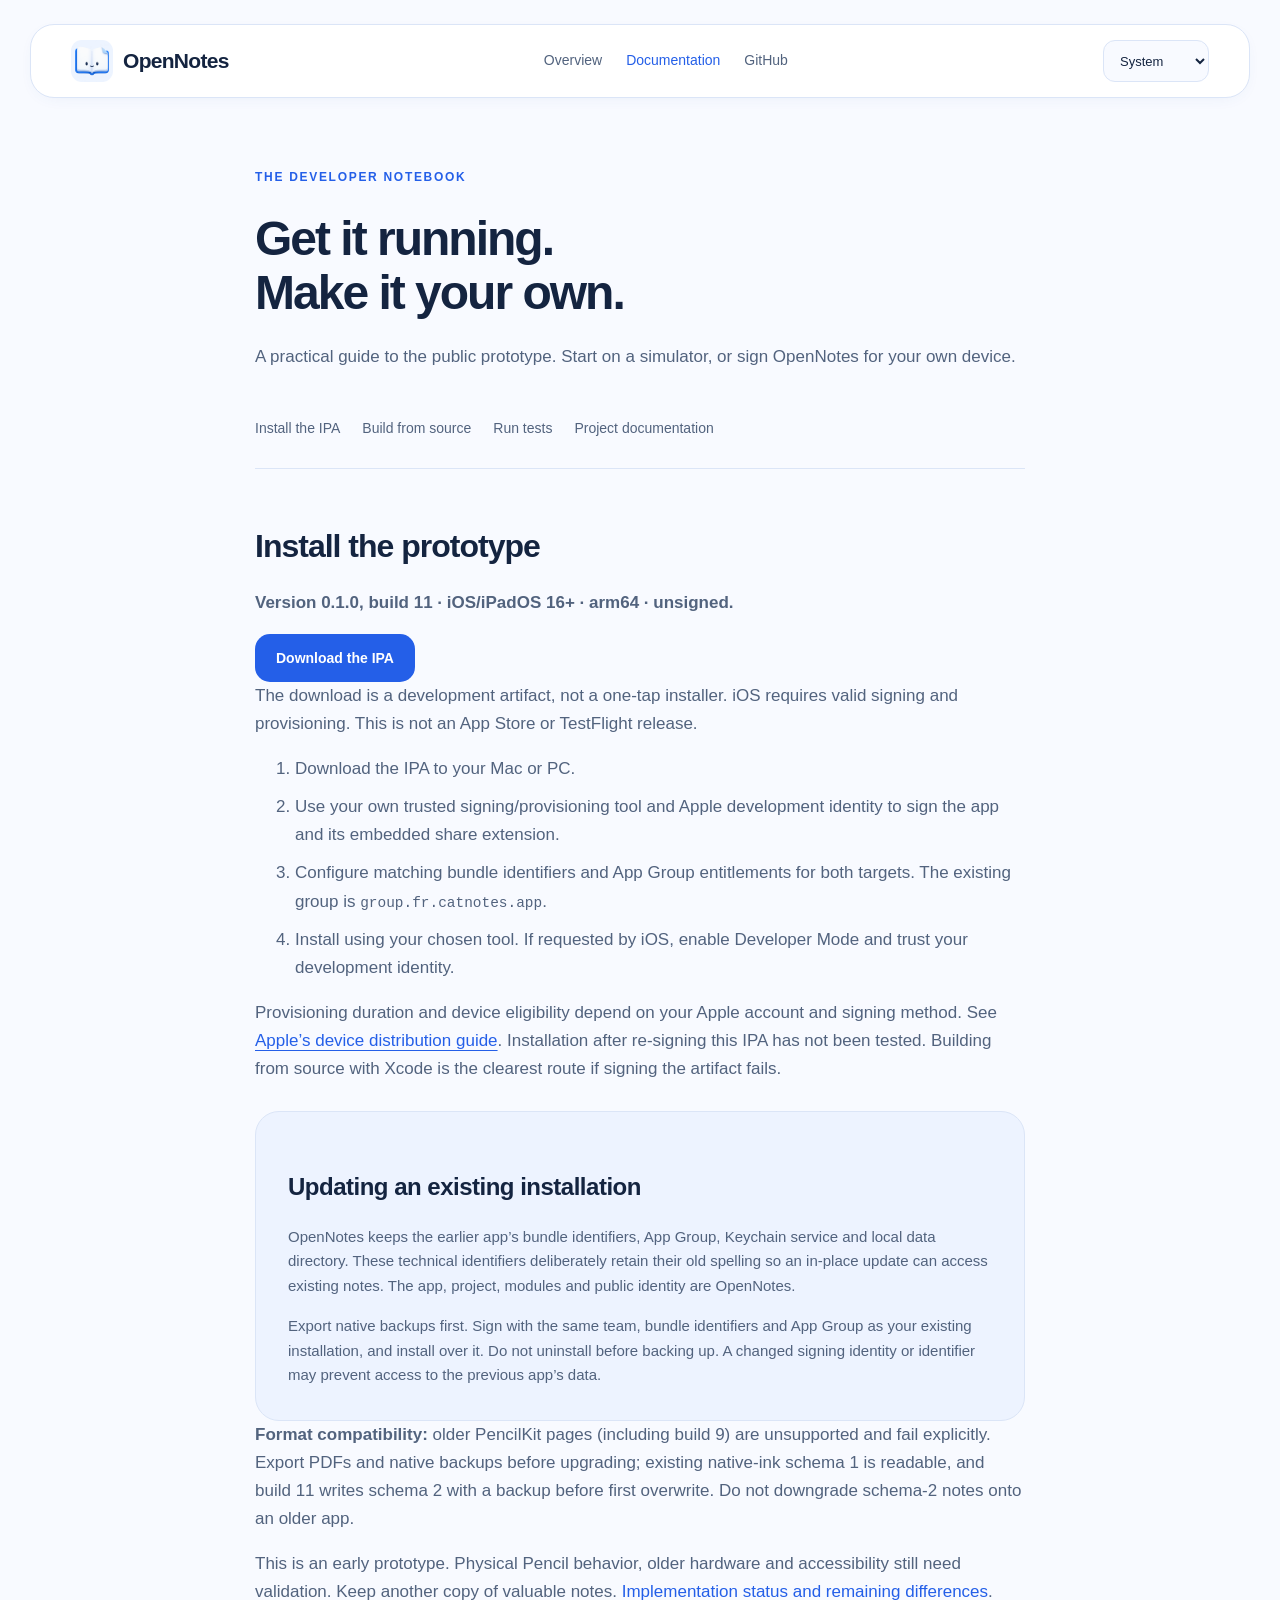
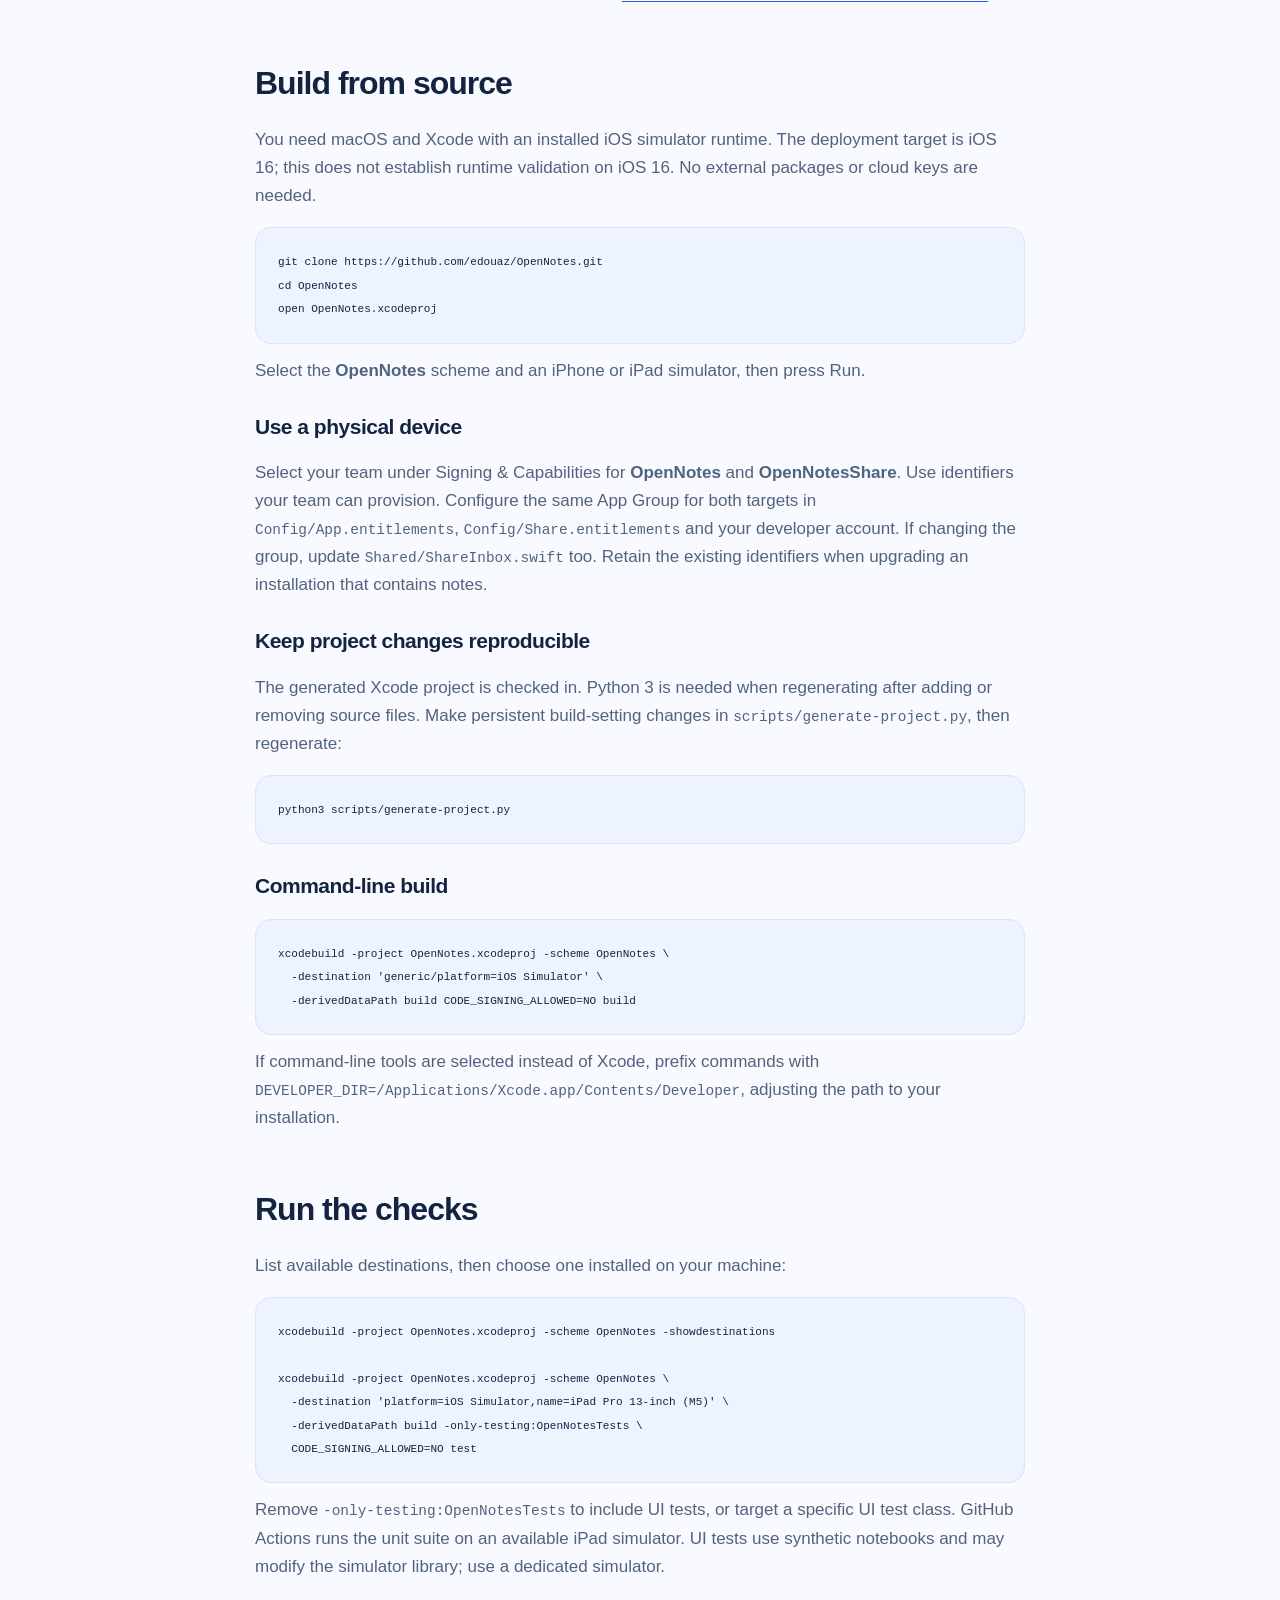
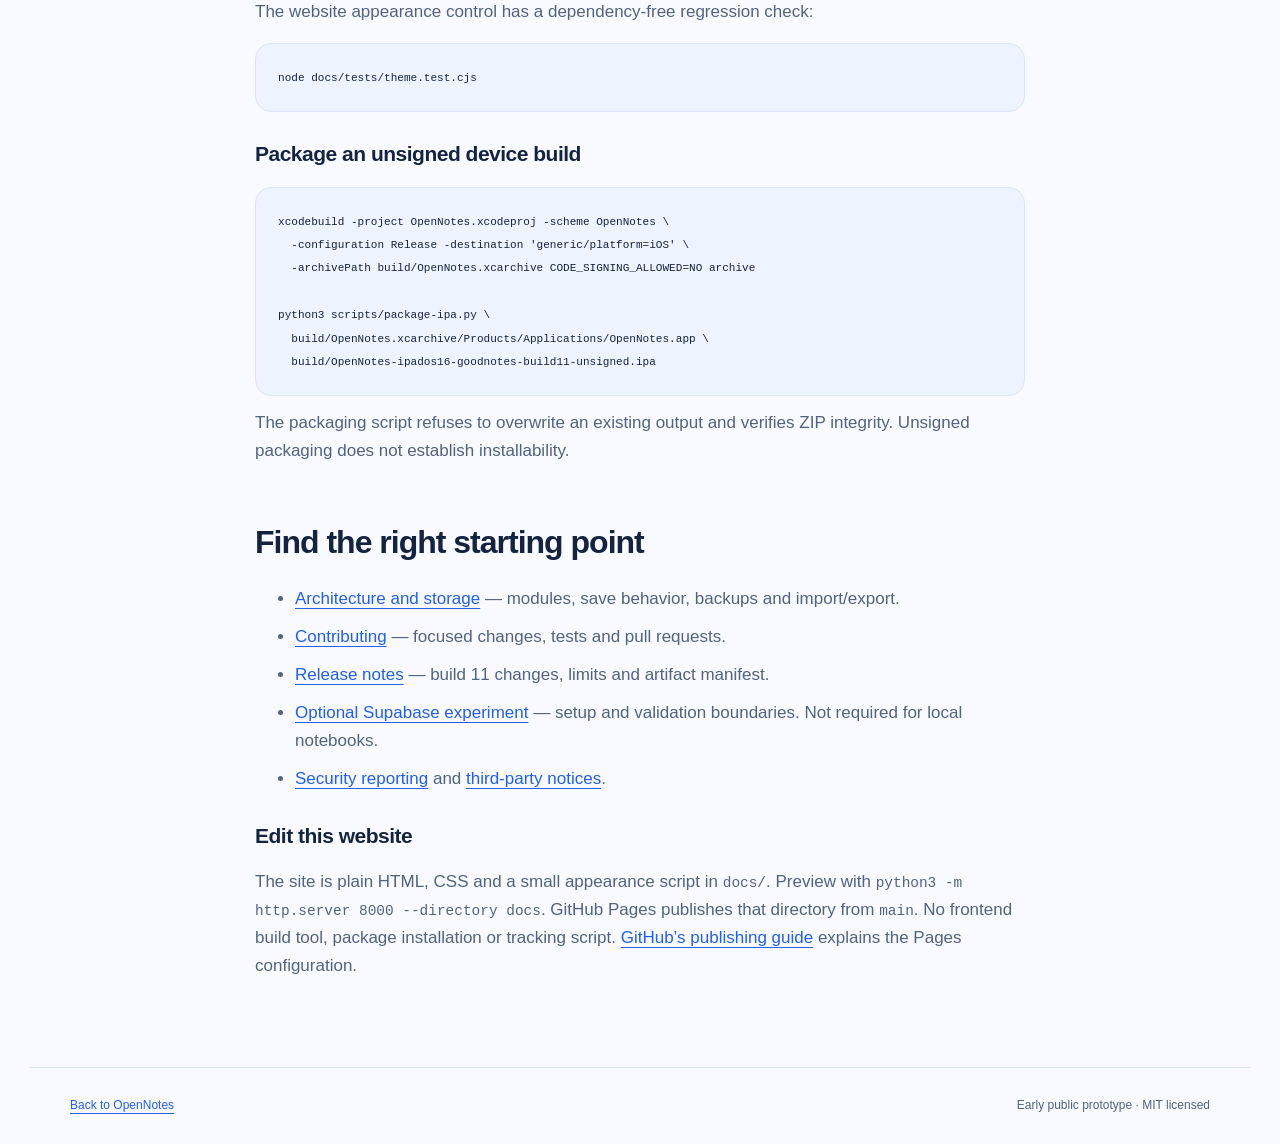
==== commit c0df213a: "docs: publish build 11 release notes and current downloads" ====
--- a/docs/develop.html
+++ b/docs/develop.html
@@ -26,8 +26,8 @@
 
     <section id="install">
       <h2>Install the prototype</h2>
-      <p><strong>Version 0.1.0, build 9 · iOS/iPadOS 16+ · arm64 · unsigned.</strong></p>
-      <a class="button primary" href="https://github.com/edouaz/OpenNotes/releases/download/v0.1.0-prototype.9/OpenNotes-ios16-build9-unsigned.ipa">Download the IPA</a>
+      <p><strong>Version 0.1.0, build 11 · iOS/iPadOS 16+ · arm64 · unsigned.</strong></p>
+      <a class="button primary" href="https://github.com/edouaz/OpenNotes/releases/download/v0.1.0-prototype.11/OpenNotes-ipados16-goodnotes-build11-unsigned.ipa">Download the IPA</a>
       <p>The download is a development artifact, not a one-tap installer. iOS requires valid signing and provisioning. This is not an App Store or TestFlight release.</p>
       <ol>
         <li>Download the IPA to your Mac or PC.</li>
@@ -41,7 +41,8 @@
         <p>OpenNotes keeps the earlier app’s bundle identifiers, App Group, Keychain service and local data directory. These technical identifiers deliberately retain their old spelling so an in-place update can access existing notes. The app, project, modules and public identity are OpenNotes.</p>
         <p>Export native backups first. Sign with the same team, bundle identifiers and App Group as your existing installation, and install over it. Do not uninstall before backing up. A changed signing identity or identifier may prevent access to the previous app’s data.</p>
       </div>
-      <p>This is an early prototype. Physical Pencil behavior, older hardware and accessibility still need validation. Keep another copy of valuable notes.</p>
+      <p><strong>Format compatibility:</strong> older PencilKit pages (including build 9) are unsupported and fail explicitly. Export PDFs and native backups before upgrading; existing native-ink schema 1 is readable, and build 11 writes schema 2 with a backup before first overwrite. Do not downgrade schema-2 notes onto an older app.</p>
+      <p>This is an early prototype. Physical Pencil behavior, older hardware and accessibility still need validation. Keep another copy of valuable notes. <a href="https://github.com/edouaz/OpenNotes/blob/main/IMPLEMENTATION_REPORT.md">Implementation status and remaining differences</a>.</p>
     </section>
 
     <section id="development">
@@ -82,7 +83,7 @@
 
 python3 scripts/package-ipa.py \
   build/OpenNotes.xcarchive/Products/Applications/OpenNotes.app \
-  build/OpenNotes-ios16-build9-unsigned.ipa</code></pre>
+  build/OpenNotes-ipados16-goodnotes-build11-unsigned.ipa</code></pre>
       <p>The packaging script refuses to overwrite an existing output and verifies ZIP integrity. Unsigned packaging does not establish installability.</p>
     </section>
 
@@ -91,7 +92,7 @@
       <ul>
         <li><a href="https://github.com/edouaz/OpenNotes/blob/main/docs/ARCHITECTURE.md">Architecture and storage</a> — modules, save behavior, backups and import/export.</li>
         <li><a href="https://github.com/edouaz/OpenNotes/blob/main/CONTRIBUTING.md">Contributing</a> — focused changes, tests and pull requests.</li>
-        <li><a href="https://github.com/edouaz/OpenNotes/blob/main/docs/RELEASE.md">Release notes</a> — build 9 changes, limits and artifact manifest.</li>
+        <li><a href="https://github.com/edouaz/OpenNotes/blob/main/docs/RELEASE.md">Release notes</a> — build 11 changes, limits and artifact manifest.</li>
         <li><a href="https://github.com/edouaz/OpenNotes/blob/main/docs/SUPABASE.md">Optional Supabase experiment</a> — setup and validation boundaries. Not required for local notebooks.</li>
         <li><a href="https://github.com/edouaz/OpenNotes/blob/main/SECURITY.md">Security reporting</a> and <a href="https://github.com/edouaz/OpenNotes/blob/main/THIRD_PARTY_NOTICES.md">third-party notices</a>.</li>
       </ul>
